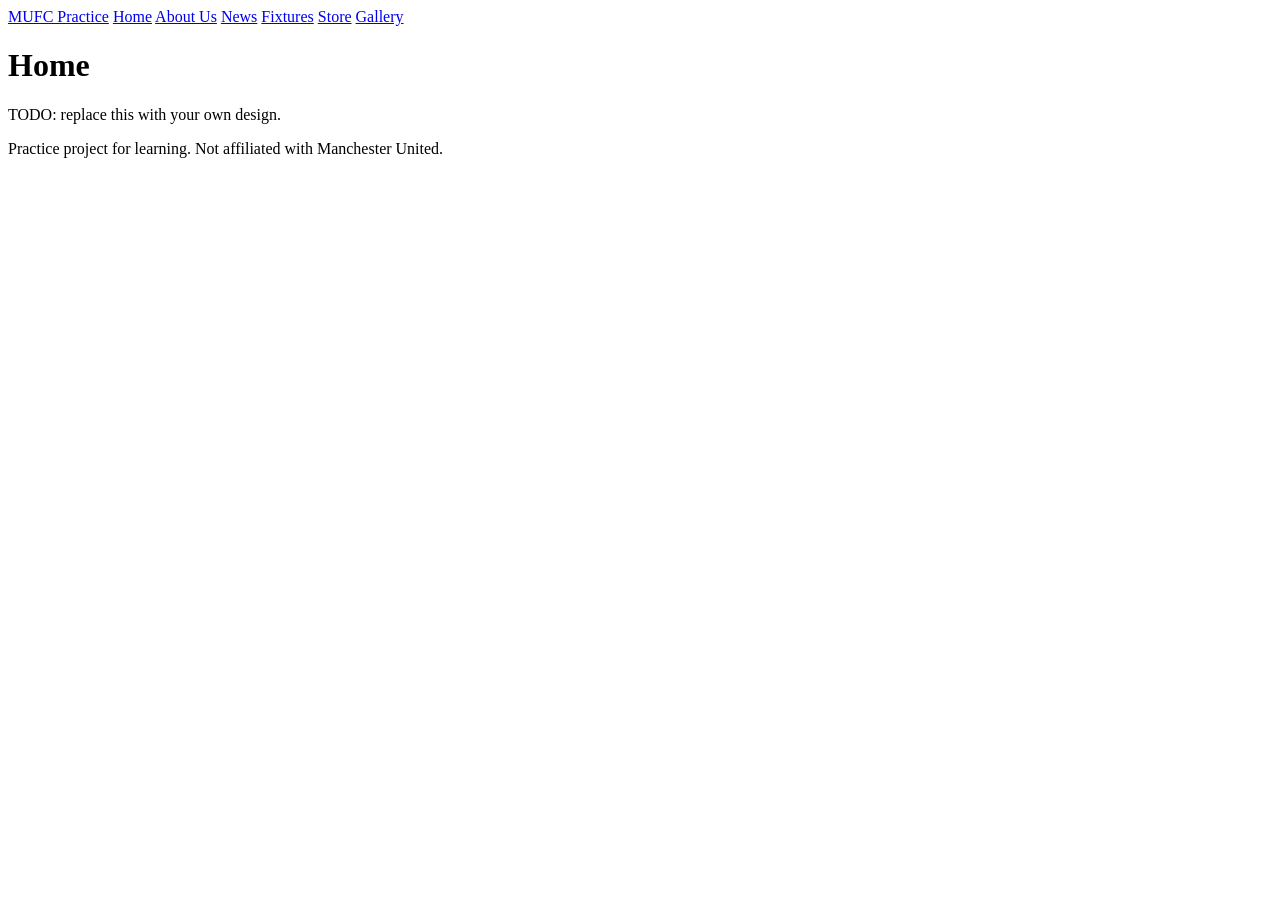
==== index.html @ 48824309 "Create index.html" ====
<!DOCTYPE html>
<html lang="en">
<head>
  <meta charset="UTF-8">
  <meta name="viewport" content="width=device-width, initial-scale=1">
  <title>Home | Manchester United (Practice)</title>
  <link rel="stylesheet" href="css/base.css">
  <link rel="stylesheet" href="css/home.css">
</head>
<body>

  <!-- ===== NAV: DO NOT EDIT (lead only). Copy is identical on every page. ===== -->
  <header>
    <nav class="site-nav">
      <a class="brand" href="index.html">MUFC Practice</a>
      <a href="index.html">Home</a>
      <a href="about.html">About Us</a>
      <a href="news.html">News</a>
      <a href="fixtures.html">Fixtures</a>
      <a href="store.html">Store</a>
      <a href="gallery.html">Gallery</a>
    </nav>
  </header>
  <!-- ===== END NAV ===== -->

  <!-- ===== YOUR PAGE STARTS HERE ===== -->
  <main class="container">
    <h1>Home</h1>
    <p>TODO: replace this with your own design.</p>
  </main>
  <!-- ===== YOUR PAGE ENDS HERE ===== -->

  <!-- ===== FOOTER: DO NOT EDIT (lead only) ===== -->
  <footer class="site-footer">
    Practice project for learning. Not affiliated with Manchester United.
  </footer>
  <!-- ===== END FOOTER ===== -->

  <script src="js/home.js"></script>
</body>
</html>
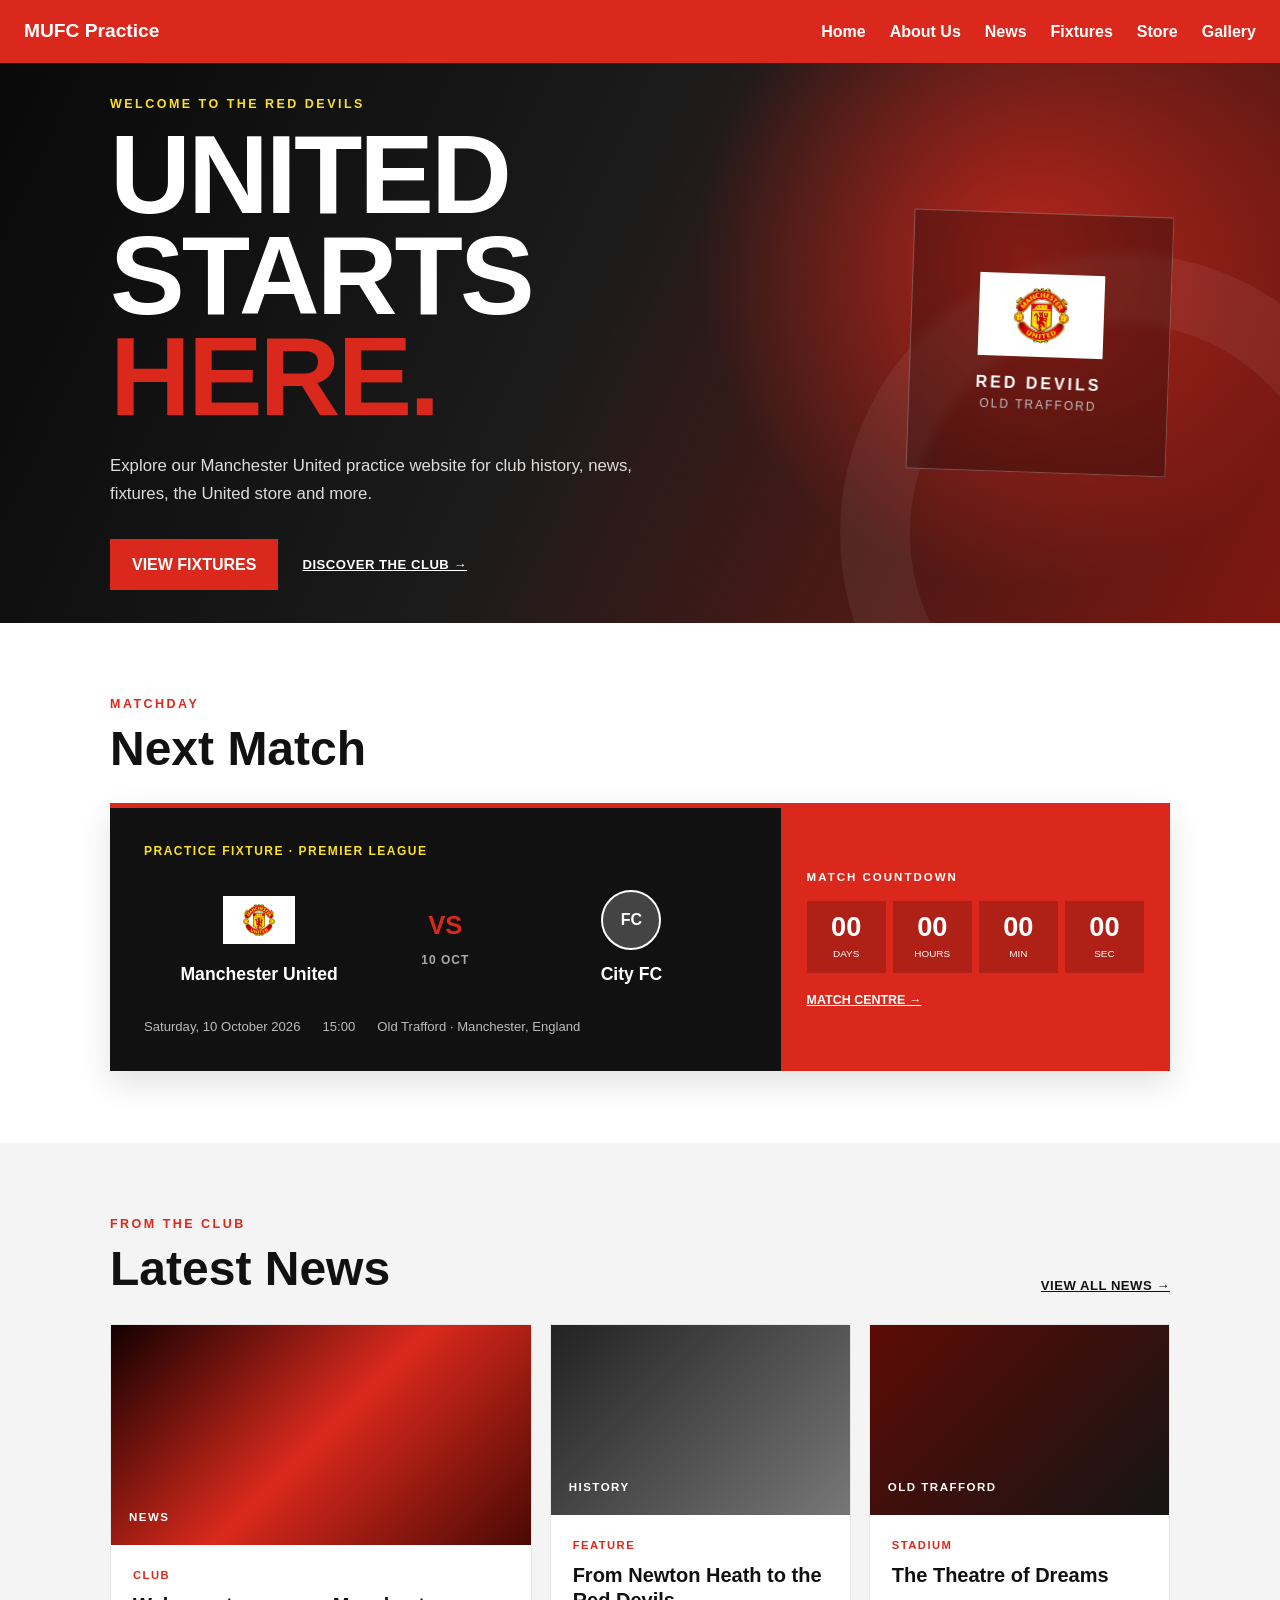
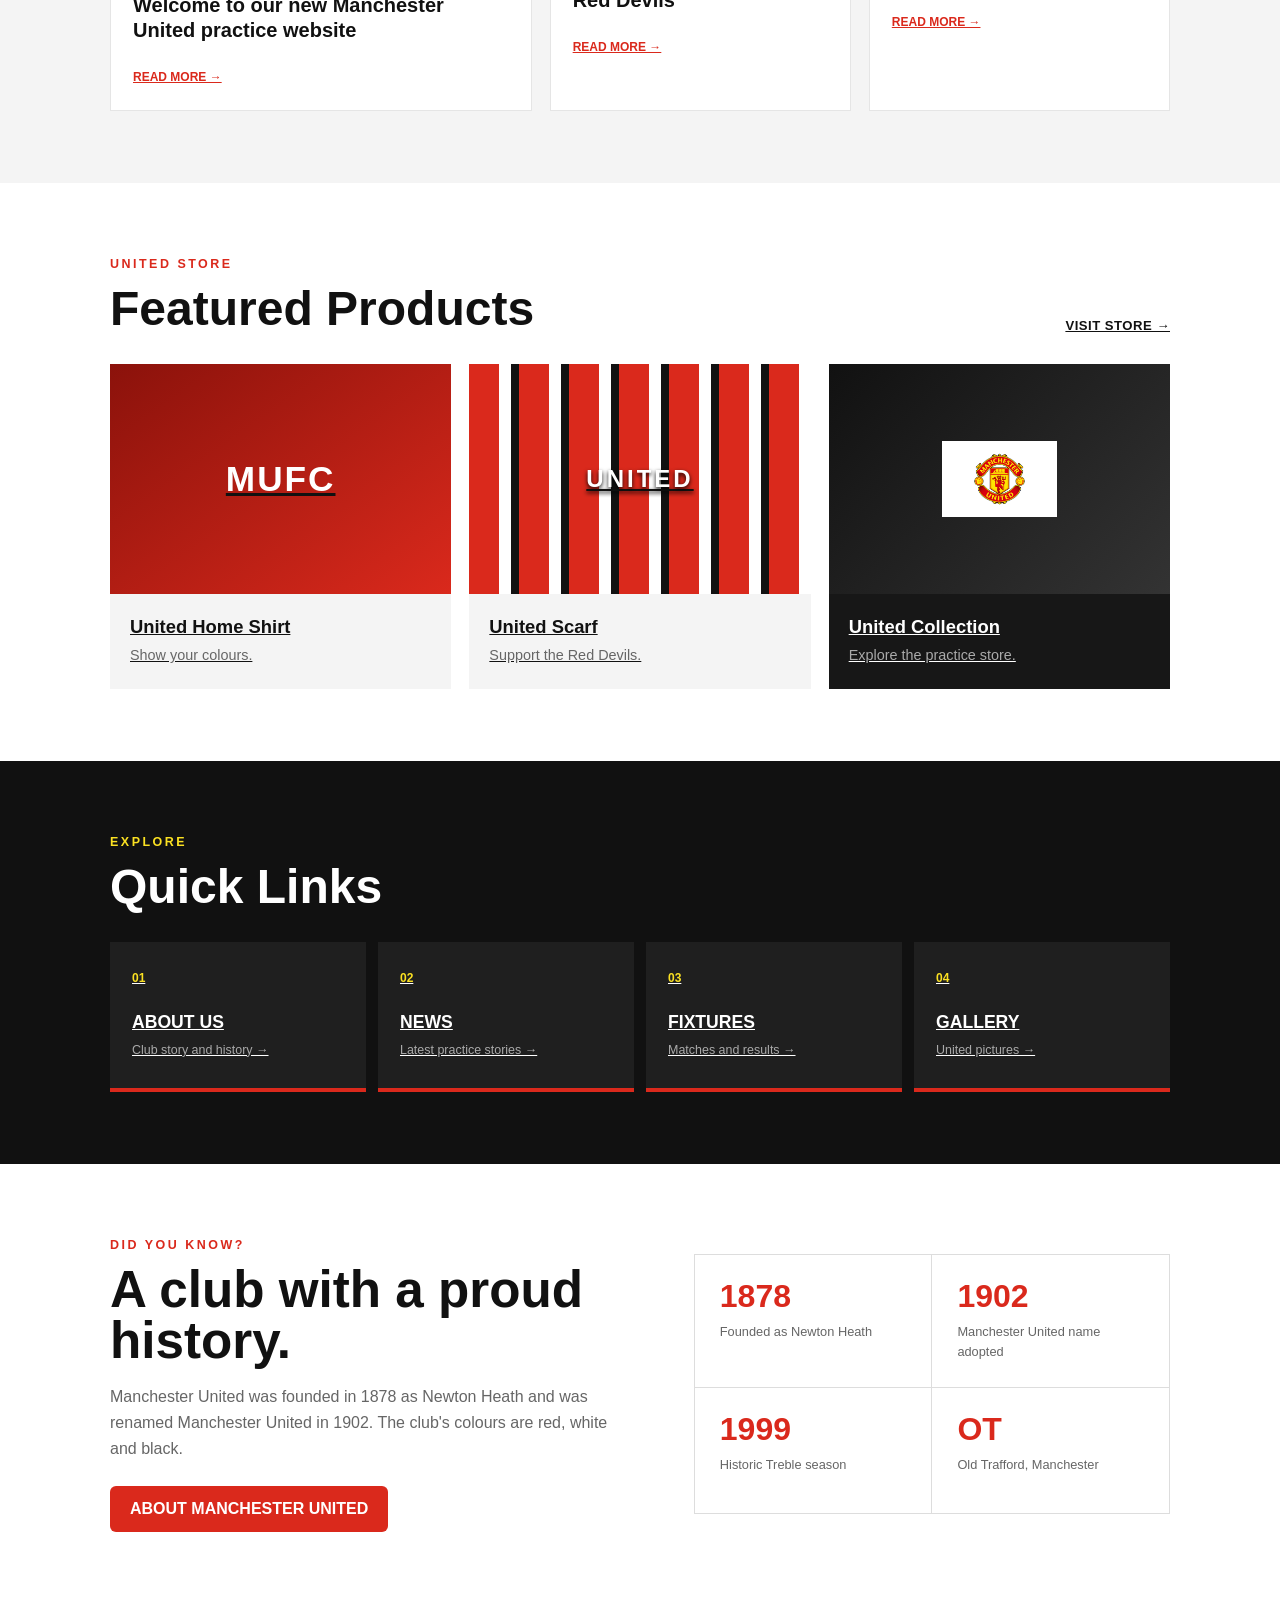
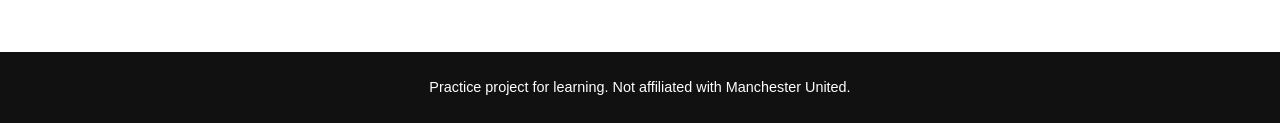
==== commit 03ef78a8: "Build Home page" ====
--- a/index.html
+++ b/index.html
@@ -4,12 +4,14 @@
   <meta charset="UTF-8">
   <meta name="viewport" content="width=device-width, initial-scale=1">
   <title>Home | Manchester United (Practice)</title>
+
   <link rel="stylesheet" href="css/base.css">
   <link rel="stylesheet" href="css/home.css">
 </head>
+
 <body>
 
-  <!-- ===== NAV: DO NOT EDIT (lead only). Copy is identical on every page. ===== -->
+  <!-- ===== NAV: DO NOT EDIT ===== -->
   <header>
     <nav class="site-nav">
       <a class="brand" href="index.html">MUFC Practice</a>
@@ -23,19 +25,420 @@
   </header>
   <!-- ===== END NAV ===== -->
 
-  <!-- ===== YOUR PAGE STARTS HERE ===== -->
-  <main class="container">
-    <h1>Home</h1>
-    <p>TODO: replace this with your own design.</p>
+
+  <!-- ===== HOME PAGE ===== -->
+  <main>
+
+    <!-- HERO -->
+    <section class="home-hero">
+      <div class="hero-content container">
+
+        <div class="hero-copy">
+          <p class="eyebrow">WELCOME TO THE RED DEVILS</p>
+
+          <h1>
+            United starts<br>
+            <span>here.</span>
+          </h1>
+
+          <p class="hero-text">
+            Explore our Manchester United practice website for club history,
+            news, fixtures, the United store and more.
+          </p>
+
+          <div class="hero-actions">
+            <a class="btn hero-btn" href="fixtures.html">
+              VIEW FIXTURES
+            </a>
+
+            <a class="hero-link" href="about.html">
+              DISCOVER THE CLUB →
+            </a>
+          </div>
+        </div>
+
+        <div class="hero-badge">
+          <img
+            src="images/home/man u logo.png"
+            alt="Manchester United logo"
+          >
+
+          <p>RED DEVILS</p>
+          <span>OLD TRAFFORD</span>
+        </div>
+
+      </div>
+    </section>
+
+
+    <!-- NEXT MATCH -->
+    <section class="next-match container">
+
+      <div class="section-heading">
+        <p class="eyebrow">MATCHDAY</p>
+        <h2>Next Match</h2>
+      </div>
+
+      <div class="match-card">
+
+        <div class="match-main">
+
+          <p class="competition">
+            PRACTICE FIXTURE · PREMIER LEAGUE
+          </p>
+
+          <div class="teams-row">
+
+            <div class="team">
+              <img
+                src="images/home/man u logo.png"
+                alt="Manchester United logo"
+              >
+              <h3>Manchester United</h3>
+            </div>
+
+            <div class="match-vs">
+              <span>VS</span>
+              <strong>10 OCT</strong>
+            </div>
+
+            <div class="team">
+              <div class="opponent-badge">FC</div>
+              <h3>City FC</h3>
+            </div>
+
+          </div>
+
+          <div class="match-details">
+            <span>Saturday, 10 October 2026</span>
+            <span>15:00</span>
+            <span>Old Trafford · Manchester, England</span>
+          </div>
+
+        </div>
+
+
+        <!-- COUNTDOWN -->
+        <div class="countdown-panel">
+
+          <p>MATCH COUNTDOWN</p>
+
+          <div class="countdown">
+
+            <div>
+              <strong id="days">00</strong>
+              <small>Days</small>
+            </div>
+
+            <div>
+              <strong id="hours">00</strong>
+              <small>Hours</small>
+            </div>
+
+            <div>
+              <strong id="minutes">00</strong>
+              <small>Min</small>
+            </div>
+
+            <div>
+              <strong id="seconds">00</strong>
+              <small>Sec</small>
+            </div>
+
+          </div>
+
+          <a href="fixtures.html">
+            MATCH CENTRE →
+          </a>
+
+        </div>
+
+      </div>
+
+    </section>
+
+
+    <!-- LATEST NEWS -->
+    <section class="latest-news">
+
+      <div class="container">
+
+        <div class="section-heading heading-row">
+
+          <div>
+            <p class="eyebrow">FROM THE CLUB</p>
+            <h2>Latest News</h2>
+          </div>
+
+          <a class="section-link" href="news.html">
+            VIEW ALL NEWS →
+          </a>
+
+        </div>
+
+
+        <div class="news-grid">
+
+          <!-- NEWS 1 -->
+          <article class="news-card news-featured">
+
+            <div class="news-image image-one">
+              <span>NEWS</span>
+            </div>
+
+            <div class="news-card-body">
+
+              <p>CLUB</p>
+
+              <h3>
+                Welcome to our new Manchester United practice website
+              </h3>
+
+              <a href="news.html">
+                READ MORE →
+              </a>
+
+            </div>
+
+          </article>
+
+
+          <!-- NEWS 2 -->
+          <article class="news-card">
+
+            <div class="news-image image-two">
+              <span>HISTORY</span>
+            </div>
+
+            <div class="news-card-body">
+
+              <p>FEATURE</p>
+
+              <h3>
+                From Newton Heath to the Red Devils
+              </h3>
+
+              <a href="news.html">
+                READ MORE →
+              </a>
+
+            </div>
+
+          </article>
+
+
+          <!-- NEWS 3 -->
+          <article class="news-card">
+
+            <div class="news-image image-three">
+              <span>OLD TRAFFORD</span>
+            </div>
+
+            <div class="news-card-body">
+
+              <p>STADIUM</p>
+
+              <h3>
+                The Theatre of Dreams
+              </h3>
+
+              <a href="news.html">
+                READ MORE →
+              </a>
+
+            </div>
+
+          </article>
+
+        </div>
+
+      </div>
+
+    </section>
+
+
+    <!-- FEATURED STORE -->
+    <section class="store-strip container">
+
+      <div class="section-heading heading-row">
+
+        <div>
+          <p class="eyebrow">UNITED STORE</p>
+          <h2>Featured Products</h2>
+        </div>
+
+        <a class="section-link" href="store.html">
+          VISIT STORE →
+        </a>
+
+      </div>
+
+
+      <div class="products-grid">
+
+        <!-- PRODUCT 1 -->
+        <a class="product-card" href="store.html">
+
+          <div class="product-art shirt-art">
+            <span>MUFC</span>
+          </div>
+
+          <div>
+            <h3>United Home Shirt</h3>
+            <p>Show your colours.</p>
+          </div>
+
+        </a>
+
+
+        <!-- PRODUCT 2 -->
+        <a class="product-card" href="store.html">
+
+          <div class="product-art scarf-art">
+            <span>UNITED</span>
+          </div>
+
+          <div>
+            <h3>United Scarf</h3>
+            <p>Support the Red Devils.</p>
+          </div>
+
+        </a>
+
+
+        <!-- PRODUCT 3 -->
+        <a class="product-card dark-product" href="store.html">
+
+          <div class="product-art collection-art">
+
+            <img
+              src="images/home/man u logo.png"
+              alt="Manchester United logo"
+            >
+
+          </div>
+
+          <div>
+            <h3>United Collection</h3>
+            <p>Explore the practice store.</p>
+          </div>
+
+        </a>
+
+      </div>
+
+    </section>
+
+
+    <!-- QUICK LINKS -->
+    <section class="quick-links">
+
+      <div class="container">
+
+        <div class="section-heading quick-heading">
+
+          <p class="eyebrow">EXPLORE</p>
+          <h2>Quick Links</h2>
+
+        </div>
+
+
+        <div class="quick-grid">
+
+          <a href="about.html">
+            <span>01</span>
+            <strong>ABOUT US</strong>
+            <small>Club story and history →</small>
+          </a>
+
+          <a href="news.html">
+            <span>02</span>
+            <strong>NEWS</strong>
+            <small>Latest practice stories →</small>
+          </a>
+
+          <a href="fixtures.html">
+            <span>03</span>
+            <strong>FIXTURES</strong>
+            <small>Matches and results →</small>
+          </a>
+
+          <a href="gallery.html">
+            <span>04</span>
+            <strong>GALLERY</strong>
+            <small>United pictures →</small>
+          </a>
+
+        </div>
+
+      </div>
+
+    </section>
+
+
+    <!-- CLUB FACTS -->
+    <section class="club-facts container">
+
+      <div class="facts-copy">
+
+        <p class="eyebrow">DID YOU KNOW?</p>
+
+        <h2>
+          A club with a proud history.
+        </h2>
+
+        <p>
+          Manchester United was founded in 1878 as Newton Heath and was
+          renamed Manchester United in 1902. The club's colours are
+          red, white and black.
+        </p>
+
+        <a class="btn" href="about.html">
+          ABOUT MANCHESTER UNITED
+        </a>
+
+      </div>
+
+
+      <div class="facts-grid">
+
+        <div>
+          <strong>1878</strong>
+          <span>Founded as Newton Heath</span>
+        </div>
+
+        <div>
+          <strong>1902</strong>
+          <span>Manchester United name adopted</span>
+        </div>
+
+        <div>
+          <strong>1999</strong>
+          <span>Historic Treble season</span>
+        </div>
+
+        <div>
+          <strong>OT</strong>
+          <span>Old Trafford, Manchester</span>
+        </div>
+
+      </div>
+
+    </section>
+
   </main>
-  <!-- ===== YOUR PAGE ENDS HERE ===== -->
-
-  <!-- ===== FOOTER: DO NOT EDIT (lead only) ===== -->
+  <!-- ===== END HOME PAGE ===== -->
+
+
+  <!-- ===== FOOTER: DO NOT EDIT ===== -->
   <footer class="site-footer">
-    Practice project for learning. Not affiliated with Manchester United.
+    Practice project for learning.
+    Not affiliated with Manchester United.
   </footer>
   <!-- ===== END FOOTER ===== -->
 
+
   <script src="js/home.js"></script>
+
 </body>
-</html>
+</html>
--- a/css/base.css
+++ b/css/base.css
@@ -0,0 +1,33 @@
+/* ============================================================
+   base.css - SHARED STYLES. Only the lead edits this file.
+   Need a change? Ask the lead (open an Issue on GitHub).
+   ============================================================ */
+:root{
+  --red:#DA291C;
+  --red-dark:#a81f15;
+  --black:#111111;
+  --gold:#FBE122;
+  --white:#ffffff;
+  --grey:#f4f4f4;
+  --font:'Segoe UI',Arial,sans-serif;
+  --max-width:1100px;
+}
+*{box-sizing:border-box;margin:0;padding:0}
+body{font-family:var(--font);color:var(--black);line-height:1.6;background:var(--white)}
+img{max-width:100%;display:block}
+a{color:inherit}
+
+/* Navigation */
+.site-nav{background:var(--red);display:flex;align-items:center;gap:24px;padding:16px 24px;flex-wrap:wrap}
+.site-nav .brand{color:var(--white);font-weight:800;font-size:1.2rem;margin-right:auto;text-decoration:none}
+.site-nav a{color:var(--white);text-decoration:none;font-weight:600}
+.site-nav a:hover{color:var(--gold)}
+.site-nav a.active{border-bottom:3px solid var(--gold)}
+
+/* Footer */
+.site-footer{background:var(--black);color:var(--white);text-align:center;padding:24px;margin-top:48px;font-size:.9rem}
+
+/* Shared helpers you MAY use in your page */
+.container{max-width:var(--max-width);margin:0 auto;padding:0 20px}
+.btn{display:inline-block;background:var(--red);color:var(--white);padding:10px 20px;border-radius:6px;text-decoration:none;font-weight:600}
+.btn:hover{background:var(--red-dark)}
--- a/css/home.css
+++ b/css/home.css
@@ -0,0 +1,735 @@
+/* ============================================================
+   HOME PAGE STYLES
+   Only for index.html. Do not edit base.css.
+   ============================================================ */
+
+.home-hero {
+  position: relative;
+  min-height: 560px;
+  overflow: hidden;
+  color: var(--white);
+
+  background:
+    radial-gradient(
+      circle at 80% 35%,
+      rgba(218, 41, 28, .75),
+      transparent 30%
+    ),
+    linear-gradient(
+      115deg,
+      #090909 0%,
+      #1b1b1b 45%,
+      #7f1710 100%
+    );
+}
+
+.home-hero::after {
+  content: "";
+  position: absolute;
+  width: 420px;
+  height: 420px;
+  right: -120px;
+  bottom: -190px;
+  border-radius: 50%;
+  border: 70px solid rgba(255,255,255,.06);
+}
+
+.hero-content {
+  min-height: 560px;
+  display: flex;
+  align-items: center;
+  justify-content: space-between;
+  gap: 40px;
+}
+
+.hero-copy {
+  max-width: 680px;
+  position: relative;
+  z-index: 1;
+}
+
+.eyebrow {
+  color: var(--red);
+  font-size: .78rem;
+  font-weight: 800;
+  letter-spacing: 2.5px;
+  margin-bottom: 8px;
+}
+
+.home-hero .eyebrow,
+.quick-links .eyebrow {
+  color: var(--gold);
+}
+
+.hero-copy h1 {
+  font-size: clamp(4rem, 9vw, 7rem);
+  line-height: .9;
+  text-transform: uppercase;
+  letter-spacing: -3px;
+  margin: 10px 0 24px;
+}
+
+.hero-copy h1 span {
+  color: var(--red);
+}
+
+.hero-text {
+  max-width: 580px;
+  color: #ddd;
+  font-size: 1.05rem;
+  line-height: 1.7;
+  margin-bottom: 30px;
+}
+
+.hero-actions {
+  display: flex;
+  align-items: center;
+  gap: 24px;
+  flex-wrap: wrap;
+}
+
+.hero-btn {
+  border-radius: 0;
+  padding: 13px 22px;
+}
+
+.hero-link,
+.section-link {
+  color: var(--white);
+  font-weight: 800;
+  font-size: .82rem;
+  letter-spacing: .5px;
+}
+
+.hero-link:hover,
+.section-link:hover {
+  color: var(--gold);
+}
+
+.hero-badge {
+  width: 260px;
+  min-width: 220px;
+  height: 260px;
+
+  border: 1px solid rgba(255,255,255,.25);
+  background: rgba(0,0,0,.28);
+
+  backdrop-filter: blur(5px);
+
+  display: flex;
+  flex-direction: column;
+  align-items: center;
+  justify-content: center;
+
+  position: relative;
+  z-index: 1;
+
+  transform: rotate(2deg);
+}
+
+.hero-badge img {
+  width: 125px;
+  height: 90px;
+  object-fit: contain;
+}
+
+.hero-badge p {
+  font-weight: 900;
+  letter-spacing: 3px;
+  margin-top: 10px;
+}
+
+.hero-badge span {
+  color: #bbb;
+  font-size: .75rem;
+  letter-spacing: 2px;
+}
+
+
+/* NEXT MATCH */
+
+.next-match,
+.store-strip,
+.club-facts {
+  padding-top: 72px;
+  padding-bottom: 72px;
+}
+
+.section-heading {
+  margin-bottom: 28px;
+}
+
+.section-heading h2 {
+  font-size: clamp(2rem, 4vw, 3rem);
+  line-height: 1.1;
+}
+
+.heading-row {
+  display: flex;
+  justify-content: space-between;
+  align-items: end;
+  gap: 20px;
+}
+
+.heading-row .section-link {
+  color: var(--black);
+}
+
+.match-card {
+  display: grid;
+  grid-template-columns: 1.55fr .9fr;
+
+  background: var(--black);
+  color: var(--white);
+
+  border-top: 5px solid var(--red);
+
+  box-shadow: 0 12px 30px rgba(0,0,0,.12);
+}
+
+.match-main {
+  padding: 34px;
+}
+
+.competition {
+  color: var(--gold);
+  font-size: .75rem;
+  font-weight: 800;
+  letter-spacing: 1.5px;
+}
+
+.teams-row {
+  display: grid;
+  grid-template-columns: 1fr 110px 1fr;
+  align-items: center;
+  text-align: center;
+  gap: 16px;
+  margin: 28px 0;
+}
+
+.team img {
+  width: 72px;
+  height: 60px;
+  object-fit: contain;
+  margin: 0 auto 10px;
+}
+
+.team h3 {
+  font-size: 1.1rem;
+}
+
+.match-vs span {
+  display: block;
+  color: var(--red);
+  font-size: 1.6rem;
+  font-weight: 900;
+}
+
+.match-vs strong {
+  color: #aaa;
+  font-size: .75rem;
+  letter-spacing: 1px;
+}
+
+.opponent-badge {
+  width: 60px;
+  height: 60px;
+  margin: 0 auto 10px;
+
+  border: 2px solid #fff;
+  border-radius: 50%;
+
+  background: #444;
+
+  display: grid;
+  place-items: center;
+
+  font-weight: 900;
+}
+
+.match-details {
+  display: flex;
+  flex-wrap: wrap;
+  gap: 10px 22px;
+
+  color: #bbb;
+  font-size: .82rem;
+}
+
+
+/* COUNTDOWN */
+
+.countdown-panel {
+  padding: 34px 26px;
+  background: var(--red);
+
+  display: flex;
+  flex-direction: column;
+  justify-content: center;
+}
+
+.countdown-panel > p {
+  font-size: .72rem;
+  font-weight: 800;
+  letter-spacing: 2px;
+  margin-bottom: 15px;
+}
+
+.countdown {
+  display: grid;
+  grid-template-columns: repeat(4, 1fr);
+  gap: 7px;
+}
+
+.countdown div {
+  background: rgba(0,0,0,.2);
+  padding: 12px 4px;
+  text-align: center;
+}
+
+.countdown strong {
+  display: block;
+  font-size: 1.7rem;
+  line-height: 1;
+}
+
+.countdown small {
+  display: block;
+  margin-top: 5px;
+  font-size: .62rem;
+  text-transform: uppercase;
+}
+
+.countdown-panel a {
+  color: #fff;
+  font-weight: 800;
+  font-size: .78rem;
+  margin-top: 18px;
+}
+
+
+/* LATEST NEWS */
+
+.latest-news {
+  background: var(--grey);
+  padding: 72px 0;
+}
+
+.news-grid {
+  display: grid;
+  grid-template-columns: 1.4fr 1fr 1fr;
+  gap: 18px;
+}
+
+.news-card {
+  background: #fff;
+  border: 1px solid #e5e5e5;
+
+  transition:
+    transform .2s ease,
+    box-shadow .2s ease;
+}
+
+.news-card:hover {
+  transform: translateY(-5px);
+  box-shadow: 0 12px 28px rgba(0,0,0,.12);
+}
+
+.news-image {
+  height: 190px;
+
+  display: flex;
+  align-items: end;
+
+  padding: 18px;
+
+  color: #fff;
+  font-size: .72rem;
+  font-weight: 900;
+  letter-spacing: 1.5px;
+}
+
+.news-featured .news-image {
+  height: 220px;
+}
+
+.image-one {
+  background:
+    linear-gradient(
+      135deg,
+      #120000,
+      var(--red),
+      #4a0905
+    );
+}
+
+.image-two {
+  background:
+    linear-gradient(
+      135deg,
+      #222,
+      #777
+    );
+}
+
+.image-three {
+  background:
+    linear-gradient(
+      135deg,
+      #5d0b05,
+      #151515
+    );
+}
+
+.news-card-body {
+  padding: 22px;
+}
+
+.news-card-body > p {
+  color: var(--red);
+  font-size: .7rem;
+  font-weight: 900;
+  letter-spacing: 1.5px;
+}
+
+.news-card-body h3 {
+  font-size: 1.25rem;
+  line-height: 1.25;
+  margin: 8px 0 20px;
+}
+
+.news-card-body a {
+  color: var(--red);
+  font-size: .75rem;
+  font-weight: 900;
+}
+
+
+/* STORE */
+
+.store-strip {
+  background: #fff;
+}
+
+.products-grid {
+  display: grid;
+  grid-template-columns: repeat(3, 1fr);
+  gap: 18px;
+}
+
+.product-card {
+  color: var(--black);
+  background: var(--grey);
+  padding-bottom: 22px;
+
+  transition: transform .2s ease;
+}
+
+.product-card:hover {
+  transform: translateY(-5px);
+}
+
+.product-card > div:last-child {
+  padding: 0 20px;
+}
+
+.product-card h3 {
+  margin-top: 18px;
+  font-size: 1.15rem;
+}
+
+.product-card p {
+  color: #666;
+  margin-top: 3px;
+  font-size: .9rem;
+}
+
+.product-art {
+  height: 230px;
+
+  display: grid;
+  place-items: center;
+
+  overflow: hidden;
+}
+
+.shirt-art {
+  background:
+    linear-gradient(
+      145deg,
+      #8b120b,
+      var(--red)
+    );
+
+  color: #fff;
+
+  font-size: 2.2rem;
+  font-weight: 900;
+  letter-spacing: 2px;
+}
+
+.scarf-art {
+  background:
+    repeating-linear-gradient(
+      90deg,
+      var(--red) 0 30px,
+      #fff 30px 42px,
+      var(--black) 42px 50px
+    );
+
+  color: #fff;
+
+  text-shadow: 0 2px 4px #000;
+
+  font-size: 1.5rem;
+  font-weight: 900;
+  letter-spacing: 3px;
+}
+
+.collection-art {
+  background:
+    linear-gradient(
+      135deg,
+      #111,
+      #333
+    );
+}
+
+.collection-art img {
+  width: 115px;
+  height: 85px;
+  object-fit: contain;
+}
+
+.dark-product {
+  background: #171717;
+  color: #fff;
+}
+
+.dark-product p {
+  color: #aaa;
+}
+
+
+/* QUICK LINKS */
+
+.quick-links {
+  padding: 72px 0;
+
+  background: var(--black);
+  color: #fff;
+}
+
+.quick-grid {
+  display: grid;
+  grid-template-columns: repeat(4, 1fr);
+  gap: 12px;
+}
+
+.quick-grid a {
+  min-height: 150px;
+  padding: 22px;
+
+  background: #1f1f1f;
+
+  border-bottom: 4px solid var(--red);
+
+  color: #fff;
+
+  transition:
+    background .2s ease,
+    transform .2s ease;
+}
+
+.quick-grid a:hover {
+  background: var(--red);
+  transform: translateY(-4px);
+}
+
+.quick-grid span {
+  color: var(--gold);
+  font-size: .75rem;
+  font-weight: 800;
+}
+
+.quick-grid strong,
+.quick-grid small {
+  display: block;
+}
+
+.quick-grid strong {
+  margin: 18px 0 5px;
+  font-size: 1.1rem;
+}
+
+.quick-grid small {
+  color: #aaa;
+  font-size: .78rem;
+}
+
+.quick-grid a:hover small {
+  color: #fff;
+}
+
+
+/* CLUB FACTS */
+
+.club-facts {
+  display: grid;
+  grid-template-columns: 1.1fr 1fr;
+
+  gap: 60px;
+
+  align-items: center;
+}
+
+.facts-copy h2 {
+  font-size: clamp(2rem, 4vw, 3.4rem);
+  line-height: 1;
+
+  margin: 8px 0 18px;
+}
+
+.facts-copy > p:not(.eyebrow) {
+  color: #666;
+
+  max-width: 600px;
+
+  margin-bottom: 25px;
+}
+
+.facts-grid {
+  display: grid;
+  grid-template-columns: 1fr 1fr;
+
+  gap: 1px;
+
+  background: #ddd;
+
+  border: 1px solid #ddd;
+}
+
+.facts-grid div {
+  background: #fff;
+
+  padding: 25px;
+
+  min-height: 125px;
+}
+
+.facts-grid strong,
+.facts-grid span {
+  display: block;
+}
+
+.facts-grid strong {
+  color: var(--red);
+
+  font-size: 2rem;
+
+  line-height: 1;
+}
+
+.facts-grid span {
+  color: #666;
+
+  font-size: .8rem;
+
+  margin-top: 10px;
+}
+
+
+/* TABLET */
+
+@media (max-width: 850px) {
+
+  .hero-content {
+    min-height: 500px;
+  }
+
+  .hero-badge {
+    width: 190px;
+    min-width: 190px;
+    height: 190px;
+  }
+
+  .hero-badge img {
+    width: 90px;
+    height: 65px;
+  }
+
+  .match-card,
+  .club-facts {
+    grid-template-columns: 1fr;
+  }
+
+  .news-grid,
+  .products-grid {
+    grid-template-columns: 1fr 1fr;
+  }
+
+  .news-featured {
+    grid-column: 1 / -1;
+  }
+
+  .quick-grid {
+    grid-template-columns: 1fr 1fr;
+  }
+
+}
+
+
+/* MOBILE */
+
+@media (max-width: 620px) {
+
+  .hero-content {
+    min-height: 540px;
+
+    padding-top: 60px;
+    padding-bottom: 60px;
+  }
+
+  .hero-copy h1 {
+    font-size: 4.2rem;
+    letter-spacing: -2px;
+  }
+
+  .hero-badge {
+    display: none;
+  }
+
+  .heading-row {
+    align-items: start;
+    flex-direction: column;
+  }
+
+  .teams-row {
+    grid-template-columns: 1fr 70px 1fr;
+  }
+
+  .match-main,
+  .countdown-panel {
+    padding: 24px;
+  }
+
+  .match-details {
+    flex-direction: column;
+    gap: 4px;
+  }
+
+  .news-grid,
+  .products-grid,
+  .quick-grid {
+    grid-template-columns: 1fr;
+  }
+
+  .news-featured {
+    grid-column: auto;
+  }
+
+  .facts-grid {
+    grid-template-columns: 1fr;
+  }
+
+}
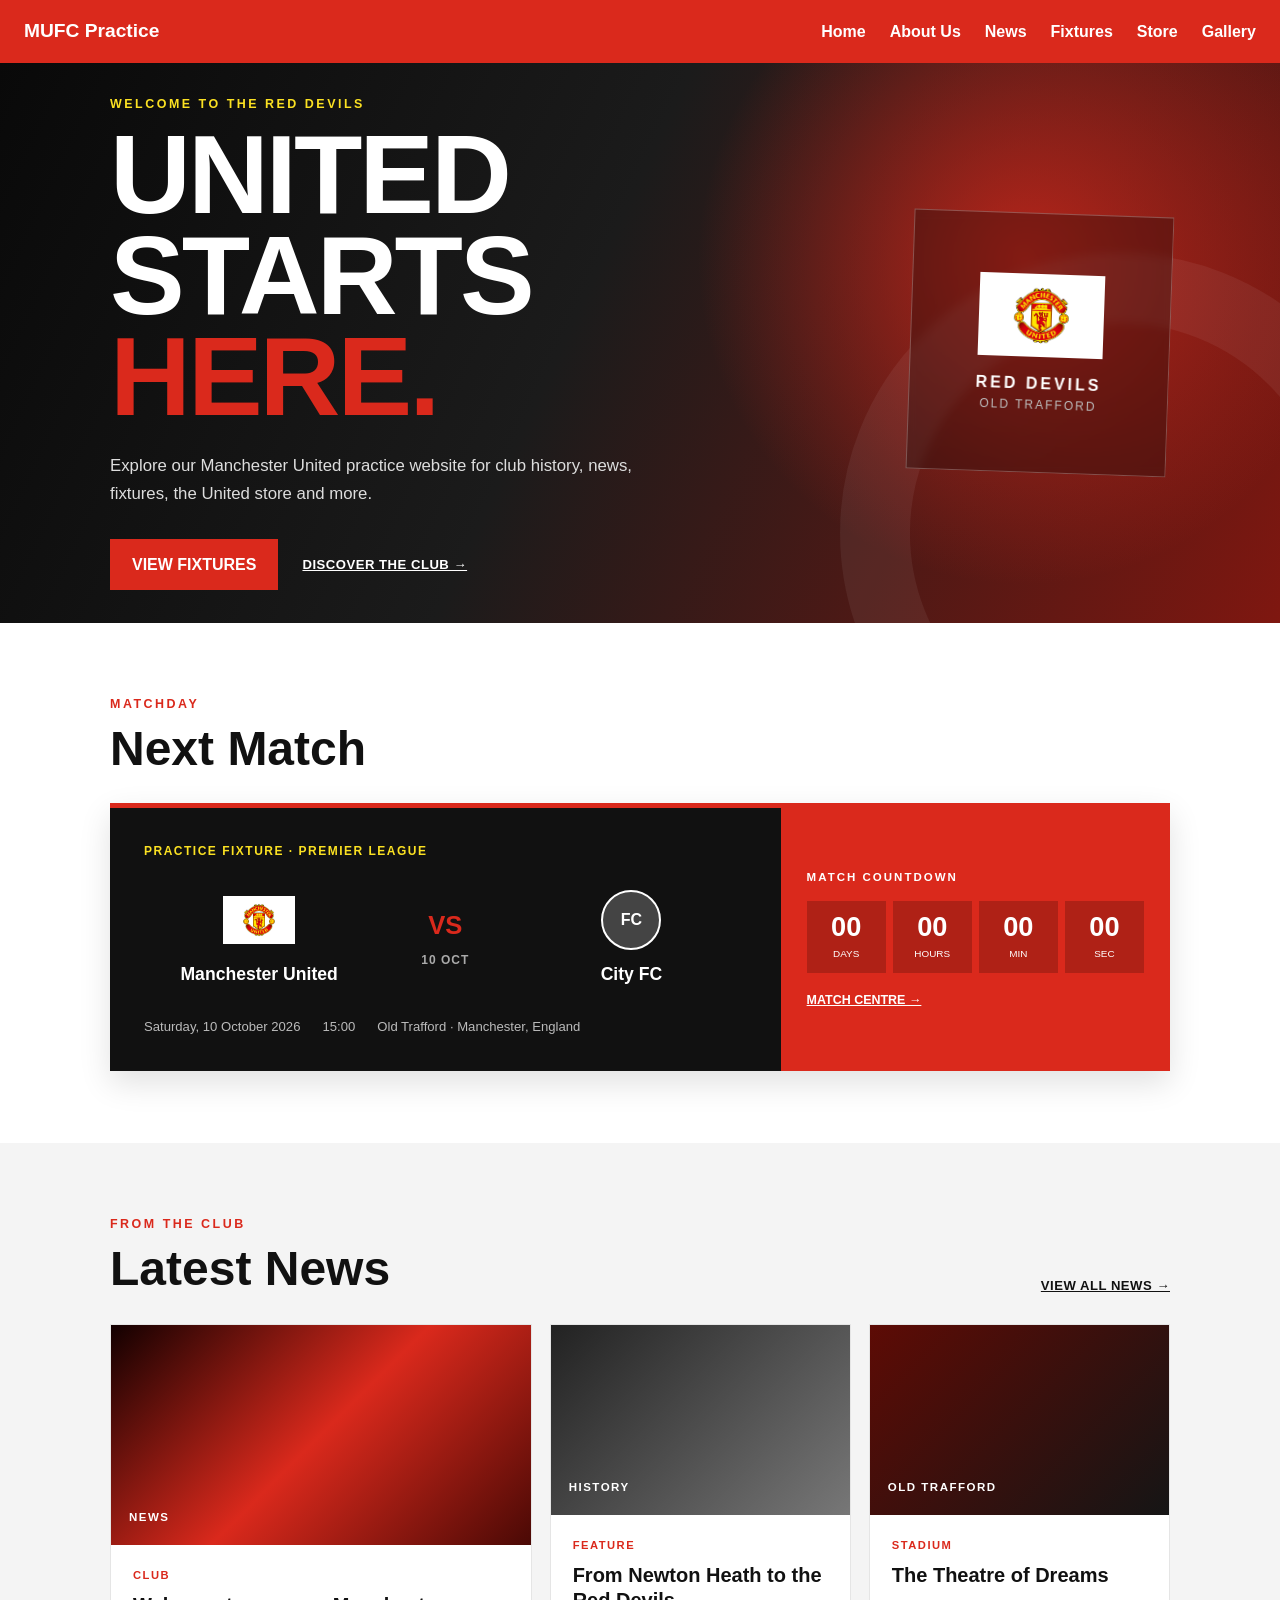
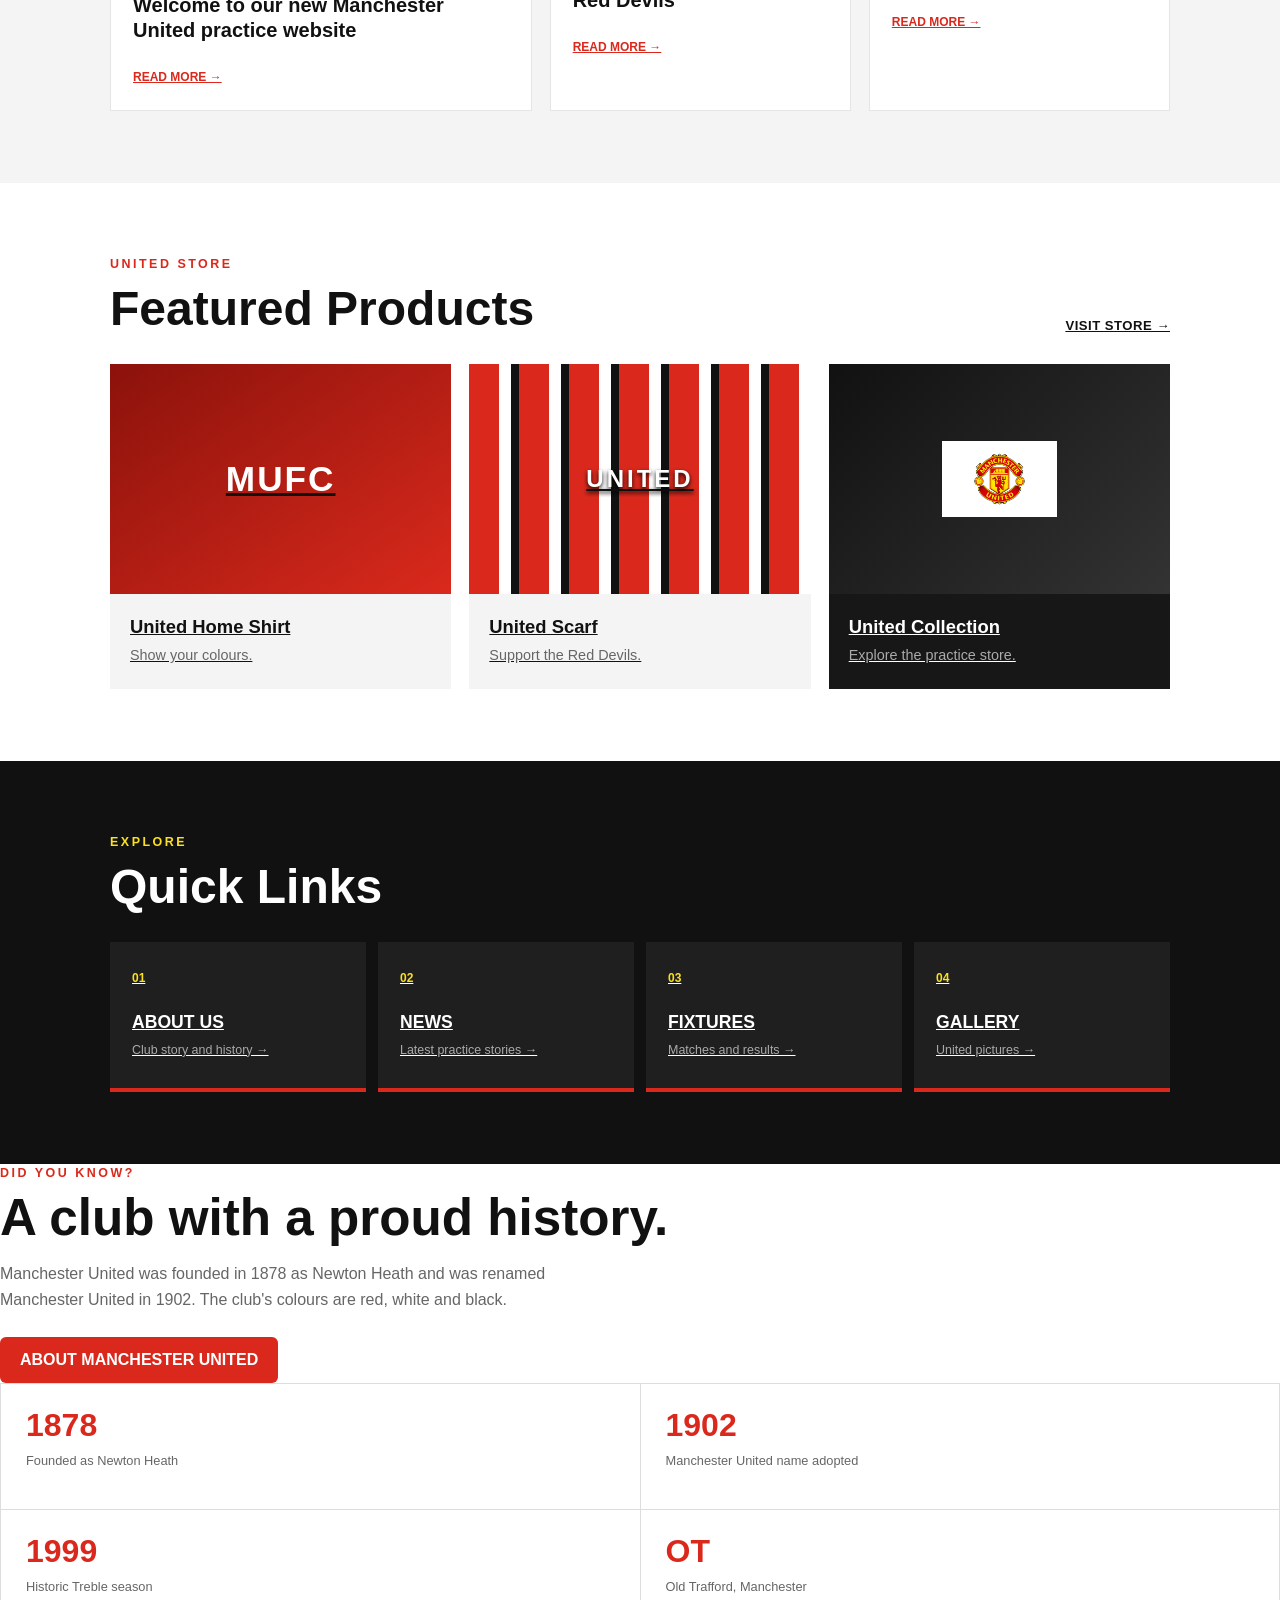
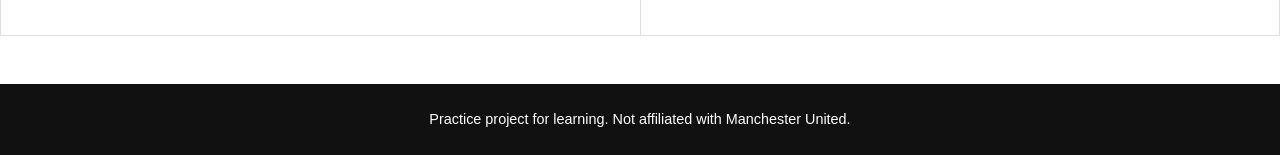
==== commit f534c155: "update Man-United-website" ====
--- a/index.html
+++ b/index.html
@@ -226,7 +226,6 @@
 
           </article>
 
-
           <!-- NEWS 3 -->
           <article class="news-card">
 
@@ -377,7 +376,7 @@
 
 
     <!-- CLUB FACTS -->
-    <section class="club-facts container">
+    
 
       <div class="facts-copy">
 
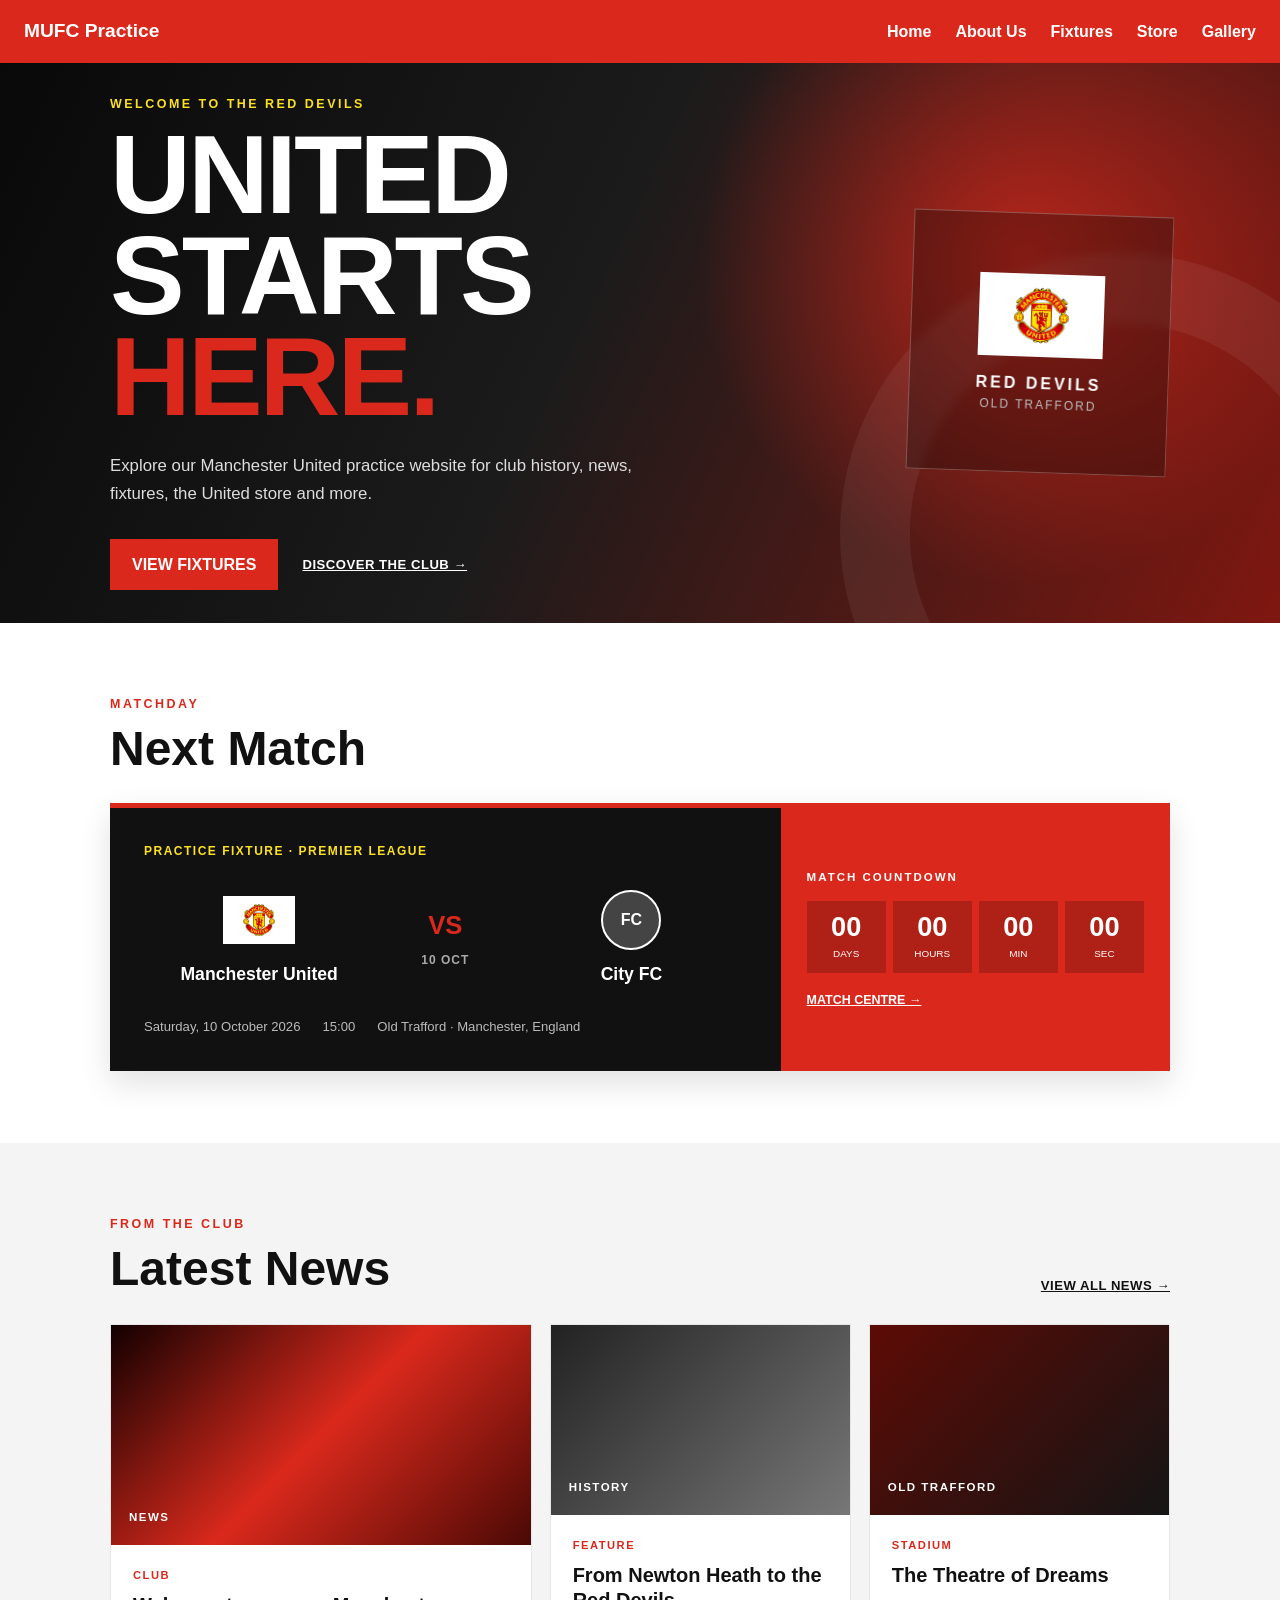
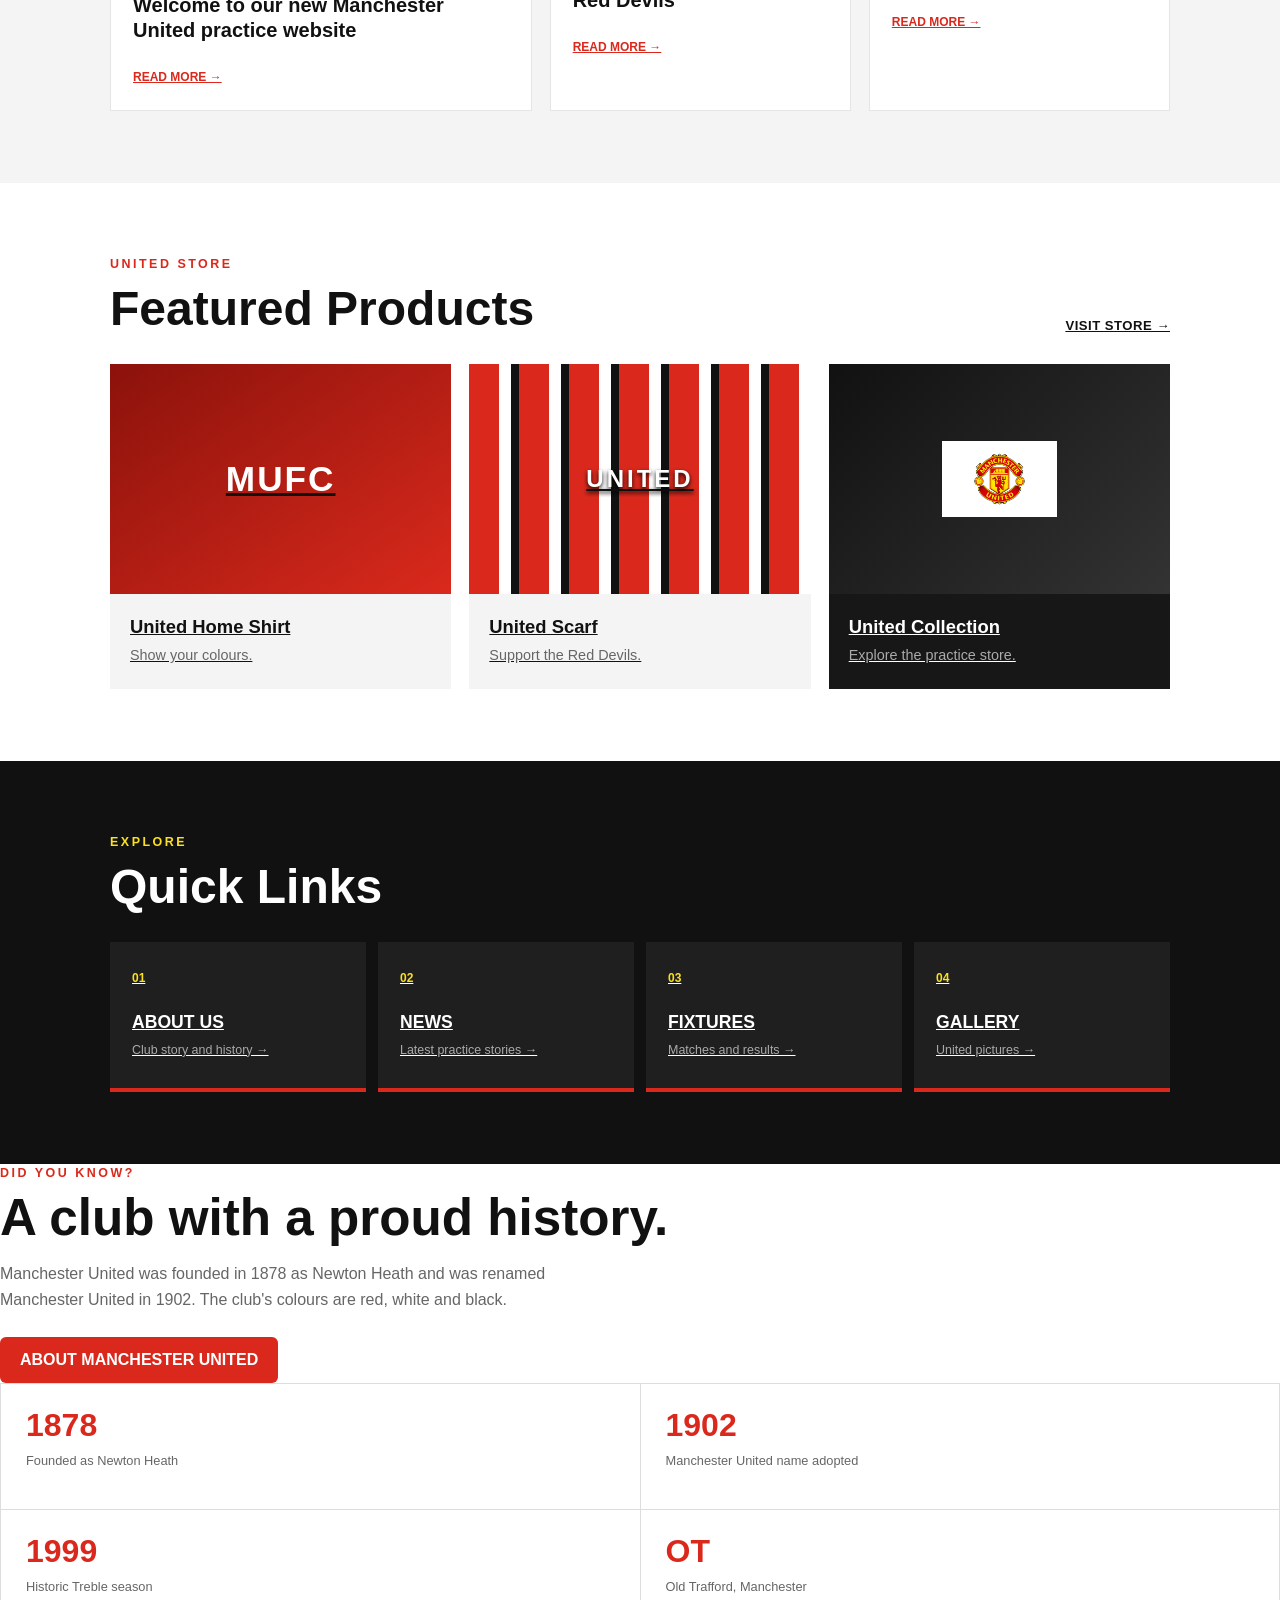
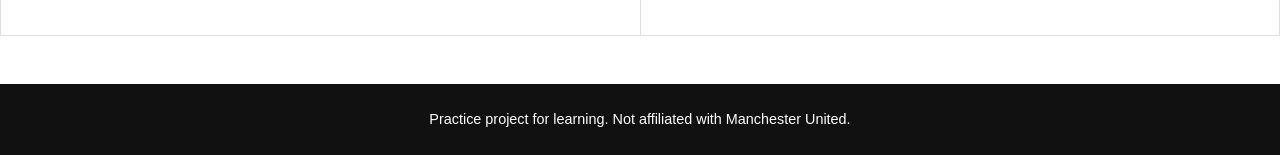
==== commit feb7d3e6: "deleted one tag" ====
--- a/index.html
+++ b/index.html
@@ -3,7 +3,7 @@
 <head>
   <meta charset="UTF-8">
   <meta name="viewport" content="width=device-width, initial-scale=1">
-  <title>Home | Manchester United (Practice)</title>
+  <title>Home | Manchester United</title>
 
   <link rel="stylesheet" href="css/base.css">
   <link rel="stylesheet" href="css/home.css">
@@ -17,7 +17,6 @@
       <a class="brand" href="index.html">MUFC Practice</a>
       <a href="index.html">Home</a>
       <a href="about.html">About Us</a>
-      <a href="news.html">News</a>
       <a href="fixtures.html">Fixtures</a>
       <a href="store.html">Store</a>
       <a href="gallery.html">Gallery</a>
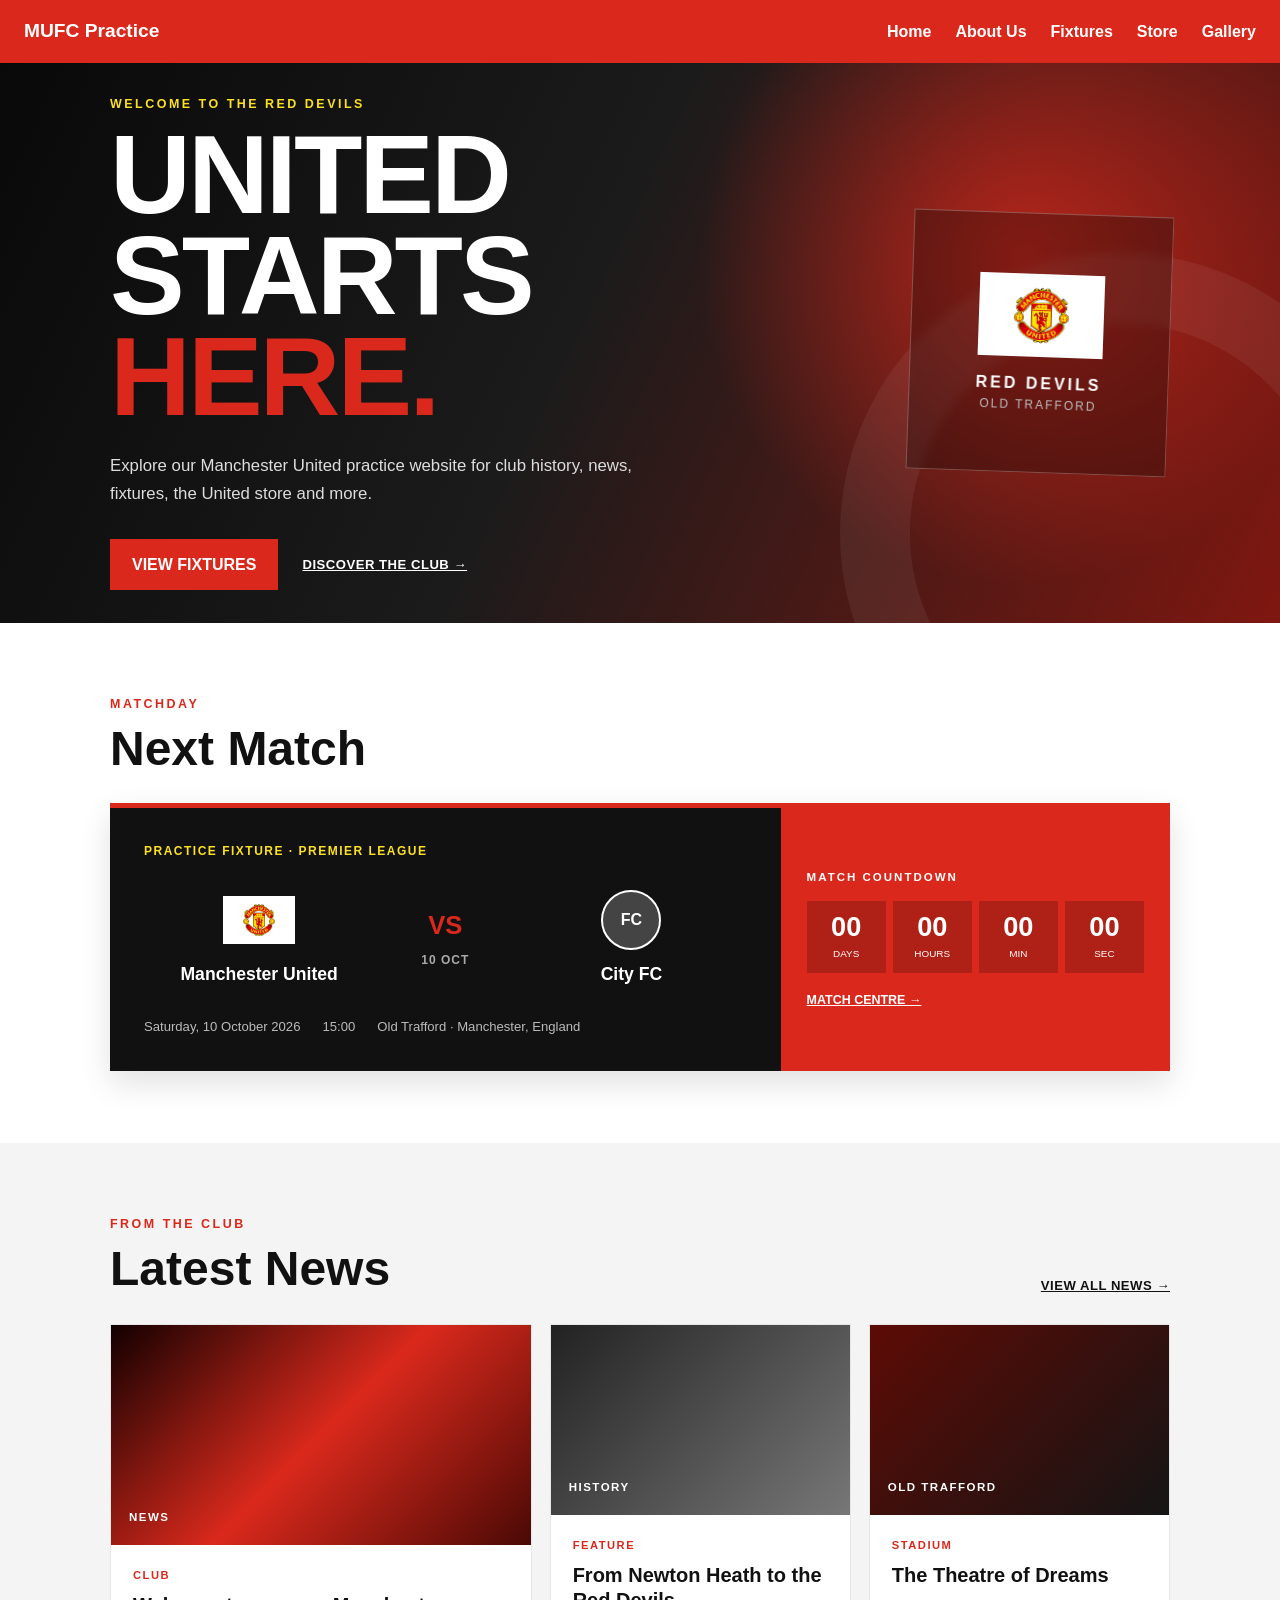
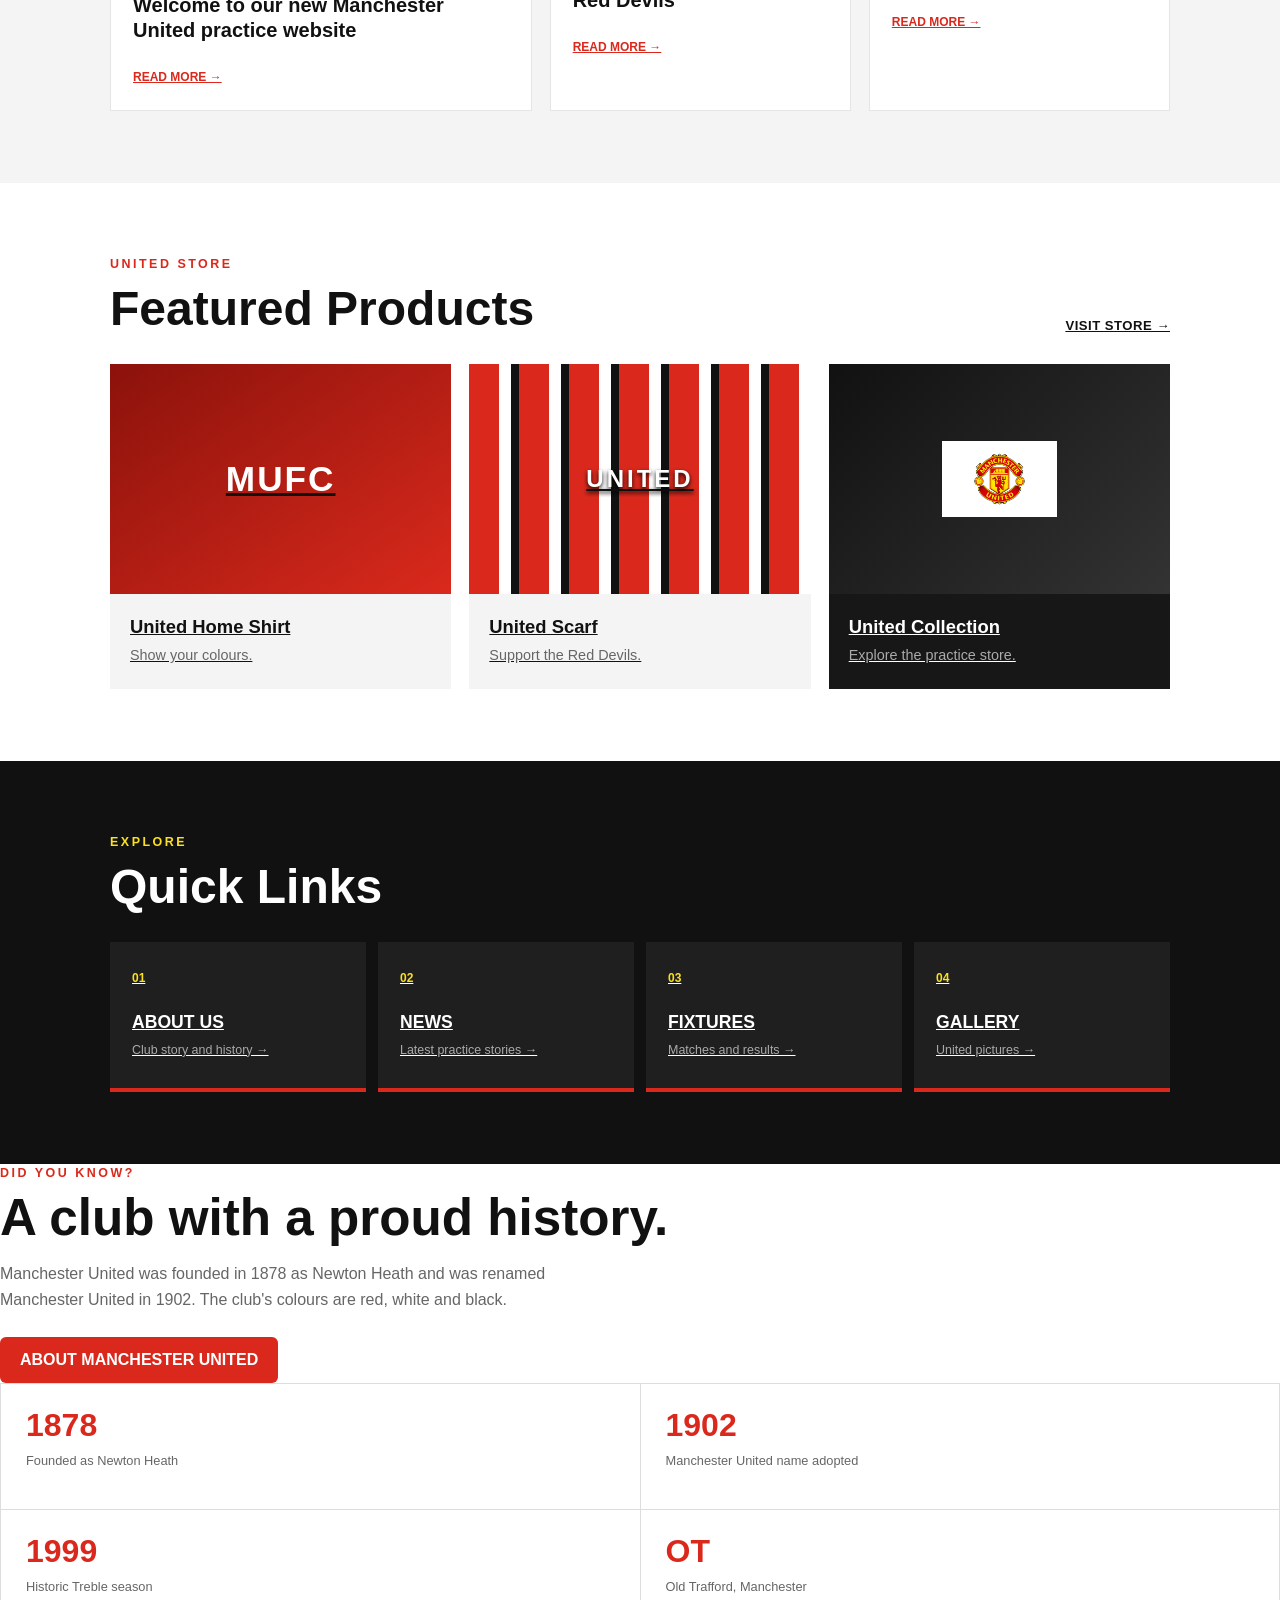
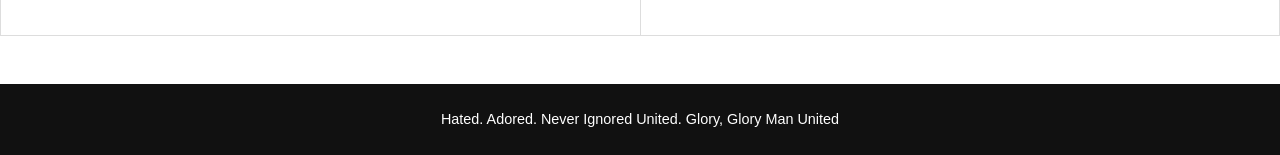
==== commit 2698a37e: "edited the footer" ====
--- a/index.html
+++ b/index.html
@@ -430,8 +430,7 @@
 
   <!-- ===== FOOTER: DO NOT EDIT ===== -->
   <footer class="site-footer">
-    Practice project for learning.
-    Not affiliated with Manchester United.
+Hated. Adored. Never Ignored United.  Glory, Glory Man United
   </footer>
   <!-- ===== END FOOTER ===== -->
 
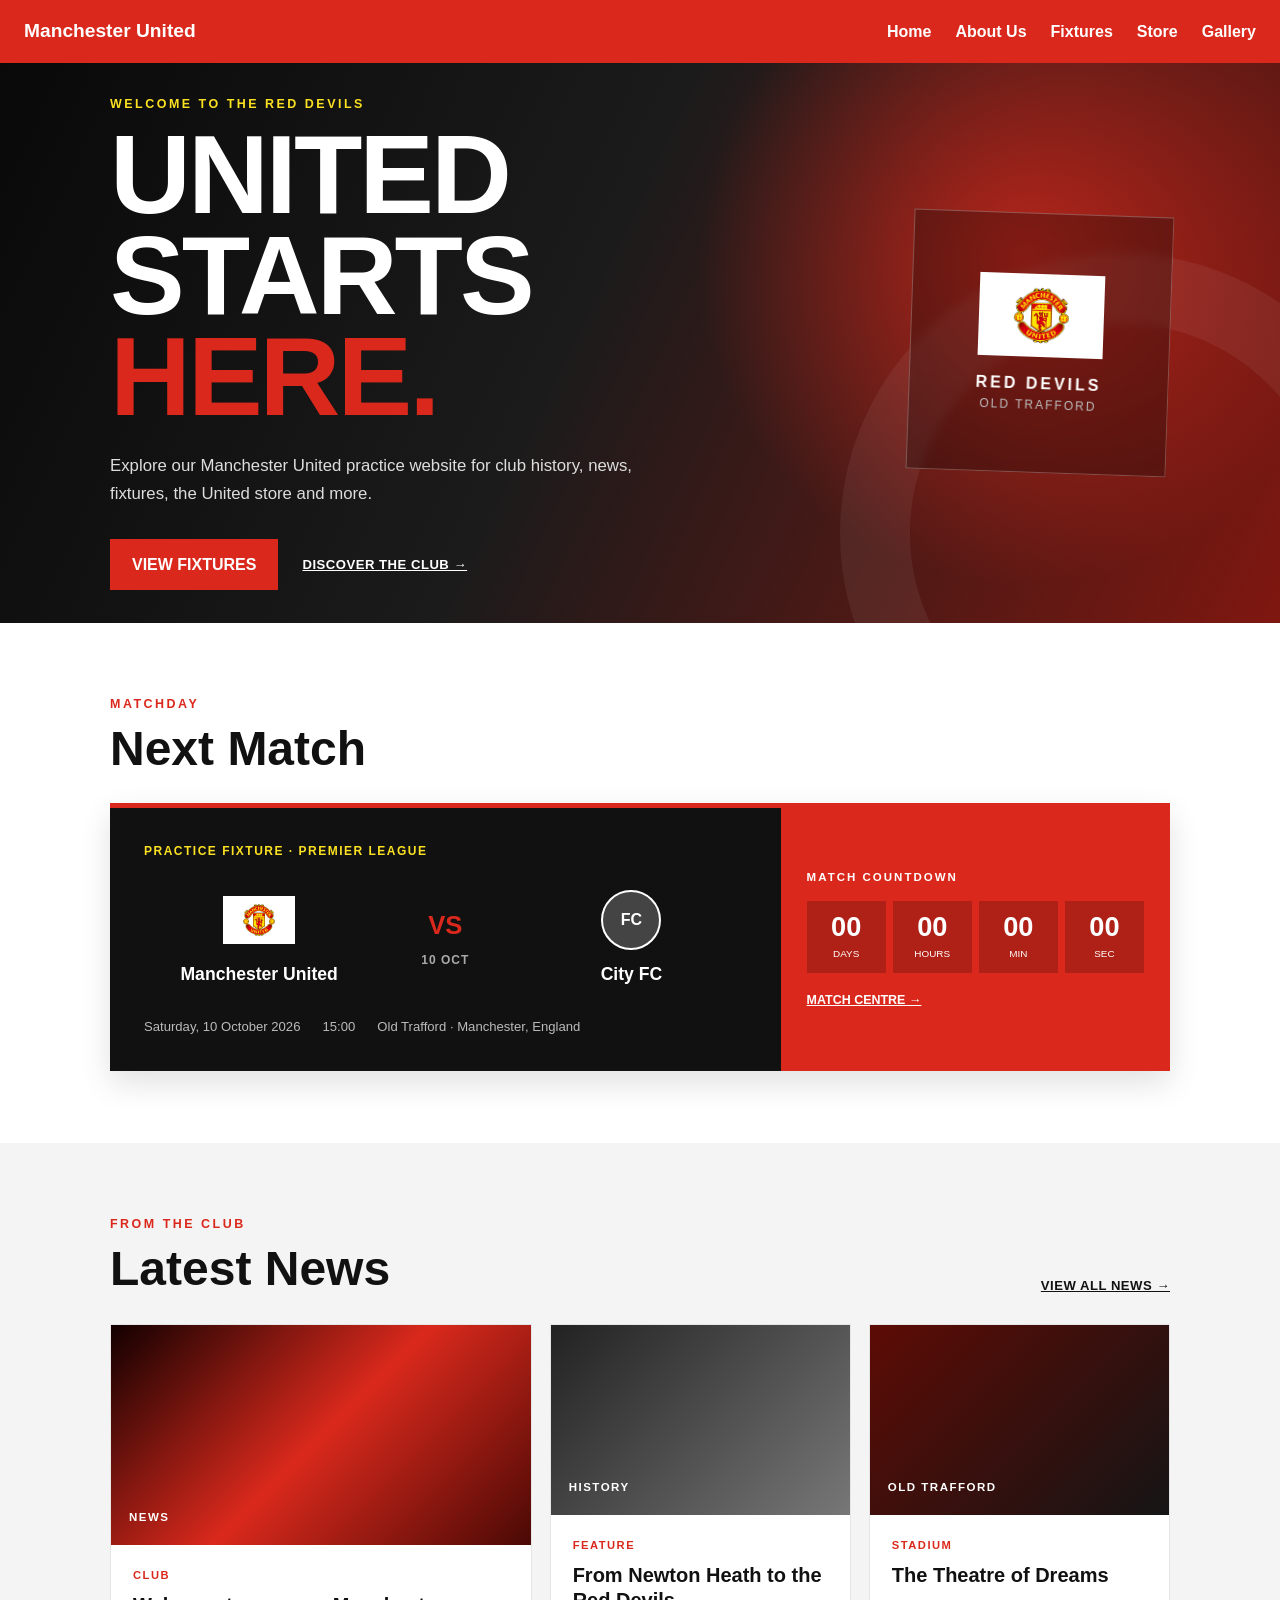
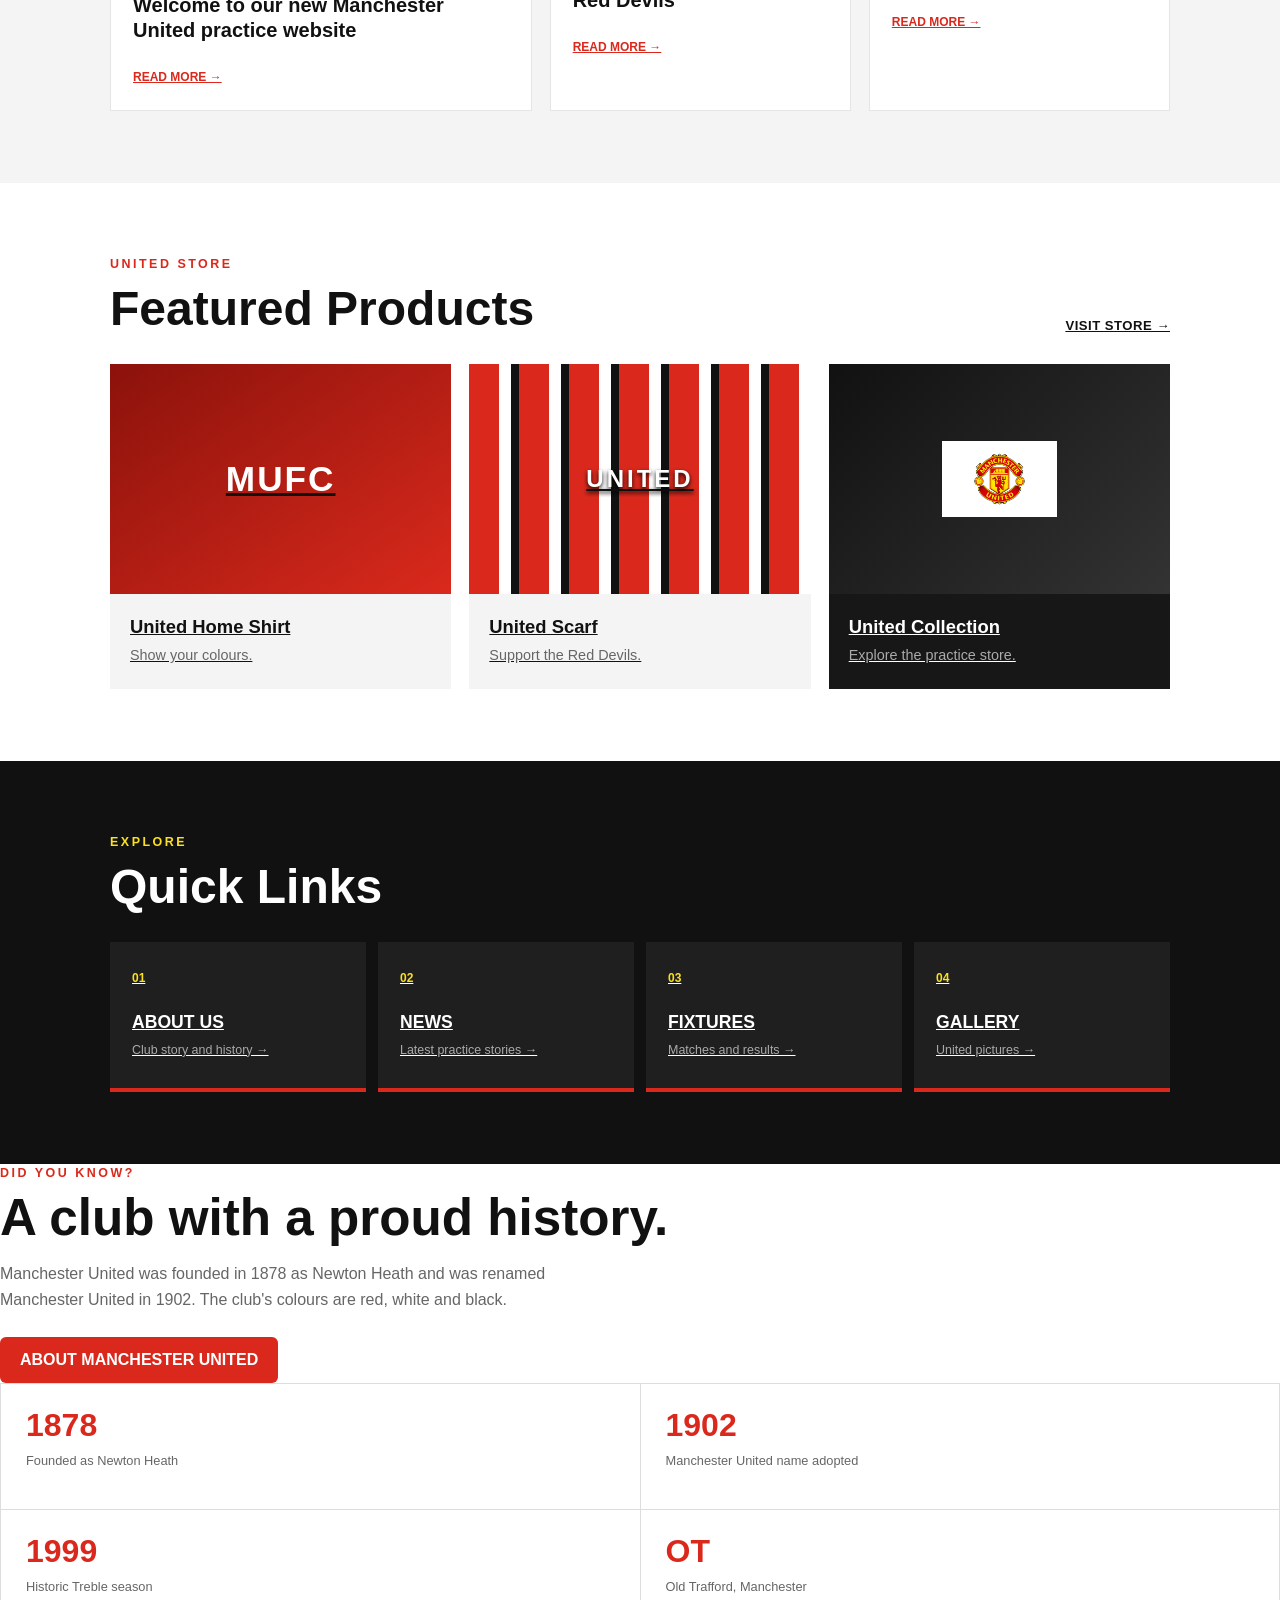
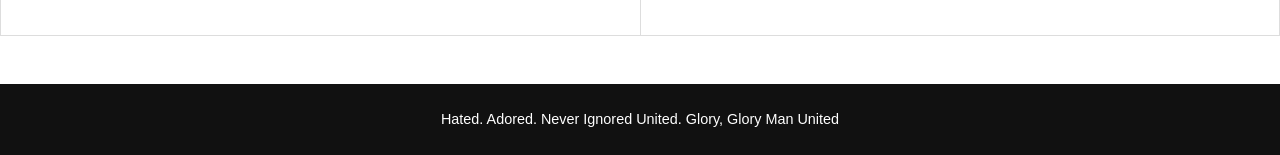
==== commit 436b247e: "title update" ====
--- a/index.html
+++ b/index.html
@@ -14,7 +14,7 @@
   <!-- ===== NAV: DO NOT EDIT ===== -->
   <header>
     <nav class="site-nav">
-      <a class="brand" href="index.html">MUFC Practice</a>
+      <a class="brand" href="index.html">Manchester United</a>
       <a href="index.html">Home</a>
       <a href="about.html">About Us</a>
       <a href="fixtures.html">Fixtures</a>
